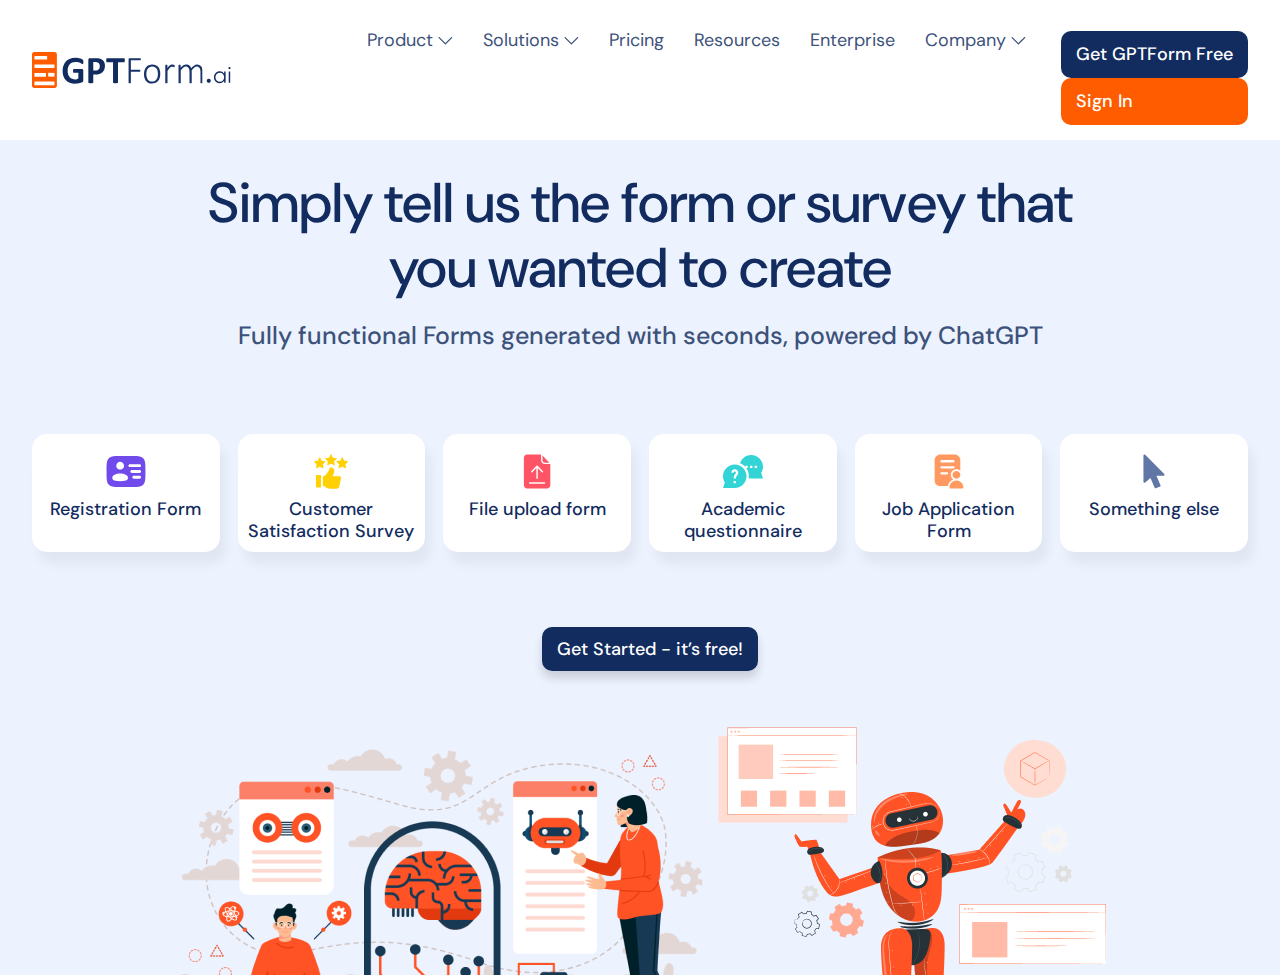
==== index.html @ 97be035c "Header Section done" ====
<!DOCTYPE html>
<html lang="en">
  <head>
    <meta charset="UTF-8" />
    <meta http-equiv="X-UA-Compatible" content="IE=edge" />
    <meta name="viewport" content="width=device-width, initial-scale=1.0" />
    <title>GPTFORM.AI</title>

    <!-- Bootstrap CSS -->
    <link rel="stylesheet" href="assets/css/bootstrap.min.css" />

    <!-- Custom CSS -->
    <link rel="stylesheet" href="assets/css/style.css" />

    <!-- Responsive CSS -->
    <link rel="stylesheet" href="assets/css/responsive.css" />
  </head>
  <body>
    <!-- Header Part HTML Start -->

    <!-- Navigation Section HTML End -->

    <section id="Header">
      <nav class="navbar navbar-expand-xl">
        <div class="container">
          <a class="logo" href="index.html"
            ><img src="assets/images/logo.svg" alt="logo"
          /></a>
          <button
            class="navbar-toggler collapsed"
            type="button"
            data-bs-toggle="collapse"
            data-bs-target="#navbarNav"
            aria-controls="navbarNav"
            aria-expanded="false"
            aria-label="Toggle navigation"
          >
            <span class="toggler-icon top-bar"></span>
            <span class="toggler-icon middle-bar"></span>
            <span class="toggler-icon bottom-bar"></span>
          </button>
          <div class="collapse navbar-collapse" id="navbarNav">
            <ul class="navbar-nav pl-md-5 ms-auto">
              <li class="nav-item">
                <a class="nav-link active" href="#"
                  >Product
                  <img
                    src="assets/images/chevron-down.svg"
                    alt="chevron-down"
                  />
                </a>
              </li>
              <li class="nav-item">
                <a class="nav-link" href="#"
                  >Solutions
                  <img
                    src="assets/images/chevron-down.svg"
                    alt="chevron-down"
                  />
                </a>
              </li>
              <li class="nav-item">
                <a class="nav-link" href="#">Pricing</a>
              </li>
              <li class="nav-item">
                <a class="nav-link" href="#">Resources</a>
              </li>
              <li class="nav-item">
                <a class="nav-link" href="#">Enterprise</a>
              </li>
              <li class="nav-item">
                <a class="nav-link" href="#"
                  >Company
                  <img
                    src="assets/images/chevron-down.svg"
                    alt="chevron-down"
                  />
                </a>
              </li>
              <div class="nav-buttons d-xxl-flex pt-3 pt-xxl-0">
                <li>
                  <a class="nav-link get-btn" href="#">Get GPTForm Free</a>
                </li>
                <li>
                  <a class="nav-link sign-in-btn" href="#">Sign in</a>
                </li>
              </div>
            </ul>
          </div>
        </div>
      </nav>
    </section>

    <!-- Navigation Section HTML Start -->

    <!-- Hero Section HTML Start -->

    <section id="Hero">
      <div class="hero-wrapper">
        <div class="container">
          <div class="hero-content">
            <h2>Simply tell us the form or survey that you wanted to create</h2>
            <p>
              Fully functional Forms generated with seconds, powered by ChatGPT
            </p>
          </div>
          <div class="services-container">
            <div class="service-card">
              <img
                src="assets/images/registration-form-icon.svg"
                alt="registration-form-icon"
              />
              <h5>Registration Form</h5>
            </div>
            <div class="service-card">
              <img
                src="assets/images/customer-satisfaction-icon.svg"
                alt="customer-satisfaction-icon"
              />
              <h5>Customer Satisfaction Survey</h5>
            </div>
            <div class="service-card">
              <img
                src="assets/images/file-upload-icon.svg"
                alt="file-upload-icon"
              />
              <h5>File upload form</h5>
            </div>
            <div class="service-card">
              <img
                src="assets/images/academic-questionnaire-icon.svg"
                alt="academic-questionnaire-icon"
              />
              <h5>Academic questionnaire</h5>
            </div>
            <div class="service-card">
              <img
                src="assets/images/application-form-icon.svg"
                alt="application-form-icon"
              />
              <h5>Job Application Form</h5>
            </div>
            <div class="service-card">
              <img
                src="assets/images/something-else-icon.svg"
                alt="something-else-icon"
              />
              <h5>Something else</h5>
            </div>
          </div>
          <div class="get-started-btn text-center pt-4">
            <a href="#">Get Started - it’s free!</a>
          </div>
          <div
            class="hero-img d-flex justify-content-center align-items-end pt-5 mt-3"
          >
            <img src="assets/images/hero-img.png" alt="hero-img" />
          </div>
        </div>
      </div>
    </section>

    <!-- Hero Section HTML End -->

    <!-- Header Part HTML End -->

    <!-- Bootstrap JavaScript -->
    <script src="assets/js/bootstrap.bundle.min.js"></script>

    <!-- Custom JavaScript -->
    <script src="assets/js/script.js"></script>
  </body>
</html>
---- assets/css/style.css ----
/* Base Styles CSS Start */

/* Font */
@import url("https://fonts.googleapis.com/css2?family=DM+Sans:wght@400;500;700&display=swap");

* {
  padding: 0;
  margin: 0;
  box-sizing: border-box;
}

body {
  font-family: "DM Sans", sans-serif;
  scroll-behavior: smooth;
}

ol,
ul {
  padding: 0;
  margin: 0;
}

li {
  list-style: none;
}

a {
  text-decoration: none;
  cursor: pointer;
}

img {
  max-width: 100%;
}

@media (min-width: 1200px) {
  .container {
    max-width: 1240px;
  }
}

@media (min-width: 1400px) {
  .container {
    max-width: 1320px;
  }
}

/* Base Styles CSS End */

/* Header Part CSS Start */

/* Navigation Section CSS Start */

nav.navbar {
  position: fixed;
  top: 0;
  width: 100%;
  background: #ffffff;
  padding: 15px 0;
  z-index: 999;
}

.logo img {
  max-width: 200px;
  width: 100%;
}

.nav-link {
  font-size: 18px;
  text-transform: capitalize;
  color: #3d527b;
  padding: 12px 15px !important;
}

.nav-link.active {
  color: #3d527b !important;
}

.get-btn,
.get-btn:hover {
  display: block;
  font-size: 18px;
  font-weight: 500;
  color: #ffffff;
  background: #122c60;
  margin-left: 20px;
  padding: 10px 15px !important;
  border-radius: 10px;
}

.sign-in-btn,
.sign-in-btn:hover {
  display: block;
  font-size: 18px;
  font-weight: 500;
  color: #ffffff;
  background: #ff5c00;
  margin-left: 20px;
  padding: 10px 15px !important;
  border-radius: 10px;
}

.navbar-toggler {
  border: 0 !important;
  margin-top: -15px;
}

.navbar-toggler:focus,
.navbar-toggler:active,
.navbar-toggler-icon:focus {
  outline: none !important;
  box-shadow: none !important;
  border: 0 !important;
}

.toggler-icon {
  width: 25px;
  height: 2px;
  background-color: #e74c3c;
  display: block;
  transition: all 0.2s;
}

.middle-bar {
  margin: 5px auto;
}

.navbar-toggler .top-bar {
  transform: rotate(45deg);
  transform-origin: 10% 10%;
}

.navbar-toggler .middle-bar {
  opacity: 0;
  filter: alpha(opacity=0);
}

.navbar-toggler .bottom-bar {
  transform: rotate(-45deg);
  transform-origin: 10% 90%;
}

.navbar-toggler.collapsed .top-bar {
  transform: rotate(0);
}

.navbar-toggler.collapsed .middle-bar {
  opacity: 1;
  filter: alpha(opacity=100);
}

.navbar-toggler.collapsed .bottom-bar {
  transform: rotate(0);
}

.navbar-toggler.collapsed .toggler-icon {
  background-color: #151515;
}

@media (max-width: 1200px) {
  .navbar-toggler:focus {
    box-shadow: none;
  }

  .nav-link {
    padding: 5px 0 !important;
  }

  .navbar-toggler {
    padding-top: 18px;
  }

  .navbar-nav {
    padding-top: 25px;
  }

  .get-btn {
    margin-left: 0;
    text-align: center;
  }

  .sign-in-btn {
    margin-left: 0;
    text-align: center;
    margin-top: 10px;
  }
}

/* Navigation Section CSS End */

/* Hero Section CSS Start */

.hero-wrapper {
  background: #ecf2fe;
  margin-top: 70px;
  padding-top: 100px;
}

.hero-content {
  max-width: 900px;
  width: 100%;
  margin: auto;
}

.hero-content h2 {
  font-size: 56px;
  font-weight: 500;
  line-height: 65px;
  text-align: center;
  color: #122c60;
}

.hero-content p {
  font-size: 25px;
  font-weight: 500;
  line-height: 36px;
  text-align: center;
  color: #3d527b;
  padding-top: 10px;
}

.services-container {
  display: flex;
  grid-column-gap: 18px;
  grid-row-gap: 18px;
  justify-content: center;
  margin-top: 80px;
  margin-bottom: 60px;
}

.service-card {
  width: 100%;
  text-align: center;
  background: #ffffff;
  padding: 15px 10px 10px;
  box-shadow: 6px 12px 11px rgba(0, 0, 0, 0.05);
  border-radius: 15px;
}

.service-card img {
  width: 40px;
  height: 50px;
  margin: auto;
  padding-top: 5px;
  padding-bottom: 10px;
  display: flex;
}

.service-card h5 {
  font-size: 18px;
  font-weight: 500;
  text-align: center;
  color: #122c60;
  margin-bottom: 0;
}

.get-started-btn a {
  font-size: 18px;
  font-weight: 500;
  color: #ffffff;
  background: #122c60;
  margin-left: 20px;
  padding: 10px 15px !important;
  box-shadow: 0px 7px 10px rgba(0, 0, 0, 0.15);
  border-radius: 10px;
}

/* Hero Section CSS End */

/* Header Part CSS End */
---- assets/css/responsive.css ----
/* Min Width 1400px and Max Width 1599px */

@media (min-width: 1400px) and (max-width: 1599px) {
}

/* Min Width 1200px and Max Width 1399px */

@media (min-width: 1200px) and (max-width: 1399px) {
}

/* Min Width 991px and Max Width 1199px */

@media (min-width: 991px) and (max-width: 1199px) {
  .hero-content h2 {
    font-size: 45px;
    line-height: 60px;
  }

  .hero-content p {
    font-size: 20px;
    line-height: 30px;
  }
}

/* Min Width 768px and Max Width 991px */

@media (min-width: 768px) and (max-width: 991px) {
  .hero-content h2 {
    font-size: 36px;
    line-height: 45px;
  }

  .hero-content p {
    font-size: 20px;
    line-height: 30px;
  }

  .services-container {
    grid-column-gap: 18px;
    grid-row-gap: 18px;
    grid-template-rows: auto auto;
    grid-template-columns: 1fr 1fr 1fr;
    grid-auto-columns: 1fr;
    align-content: space-around;
    margin-top: 45px;
    padding-left: 2rem;
    padding-right: 2rem;
    display: grid;
  }
}

/* Min Width 300px and Max Width 767px */

@media (min-width: 300px) and (max-width: 767px) {
  .logo img {
    max-width: 150px;
    width: 100%;
  }

  .hero-wrapper {
    margin-top: 60px;
  }

  .hero-content h2 {
    font-size: 30px;
    line-height: 36px;
  }

  .hero-content p {
    font-size: 18px;
    line-height: 25px;
  }

  .services-container {
    display: grid;
    grid-column-gap: 16px;
    grid-row-gap: 16px;
    grid-template-rows: auto auto auto;
    grid-template-columns: 1fr 1fr;
    grid-auto-columns: 1fr;
    align-content: space-around;
    margin-top: 45px;
  }

  .service-card h5 {
    font-size: 15px;
  }
}
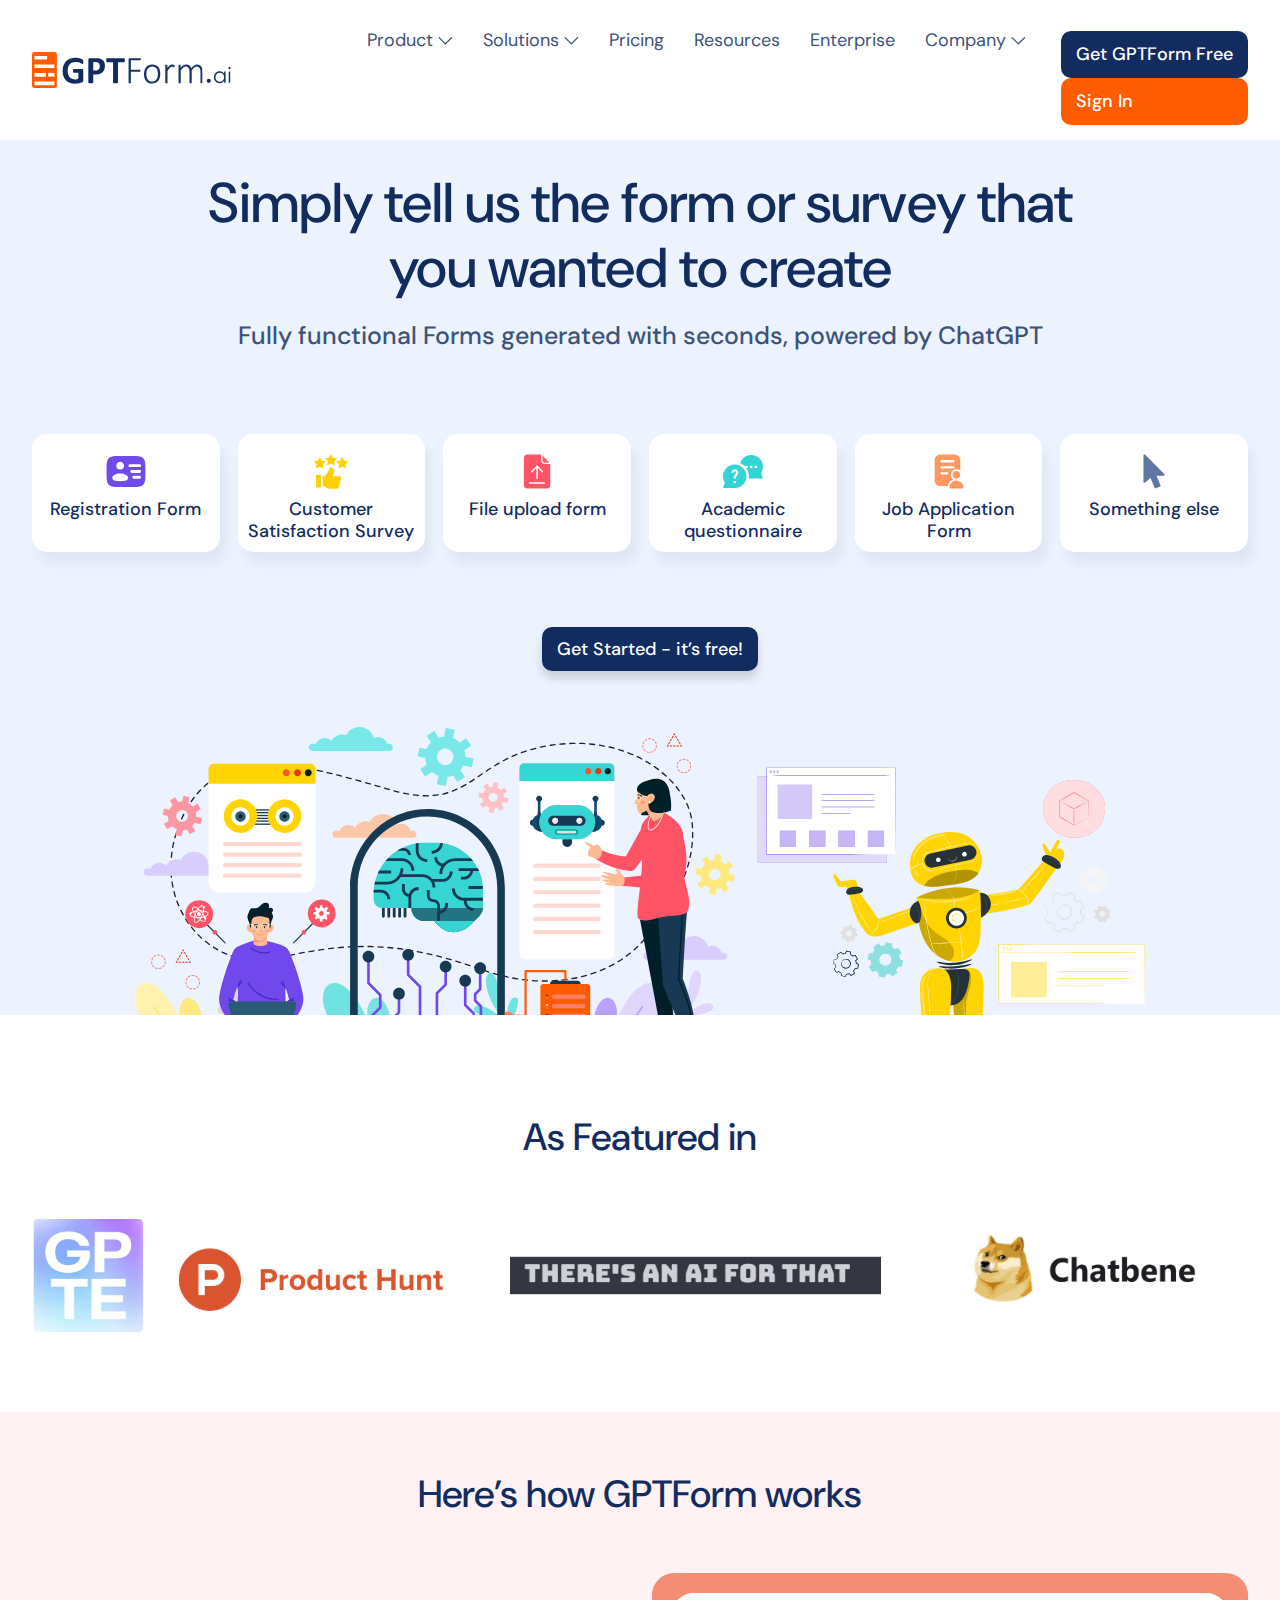
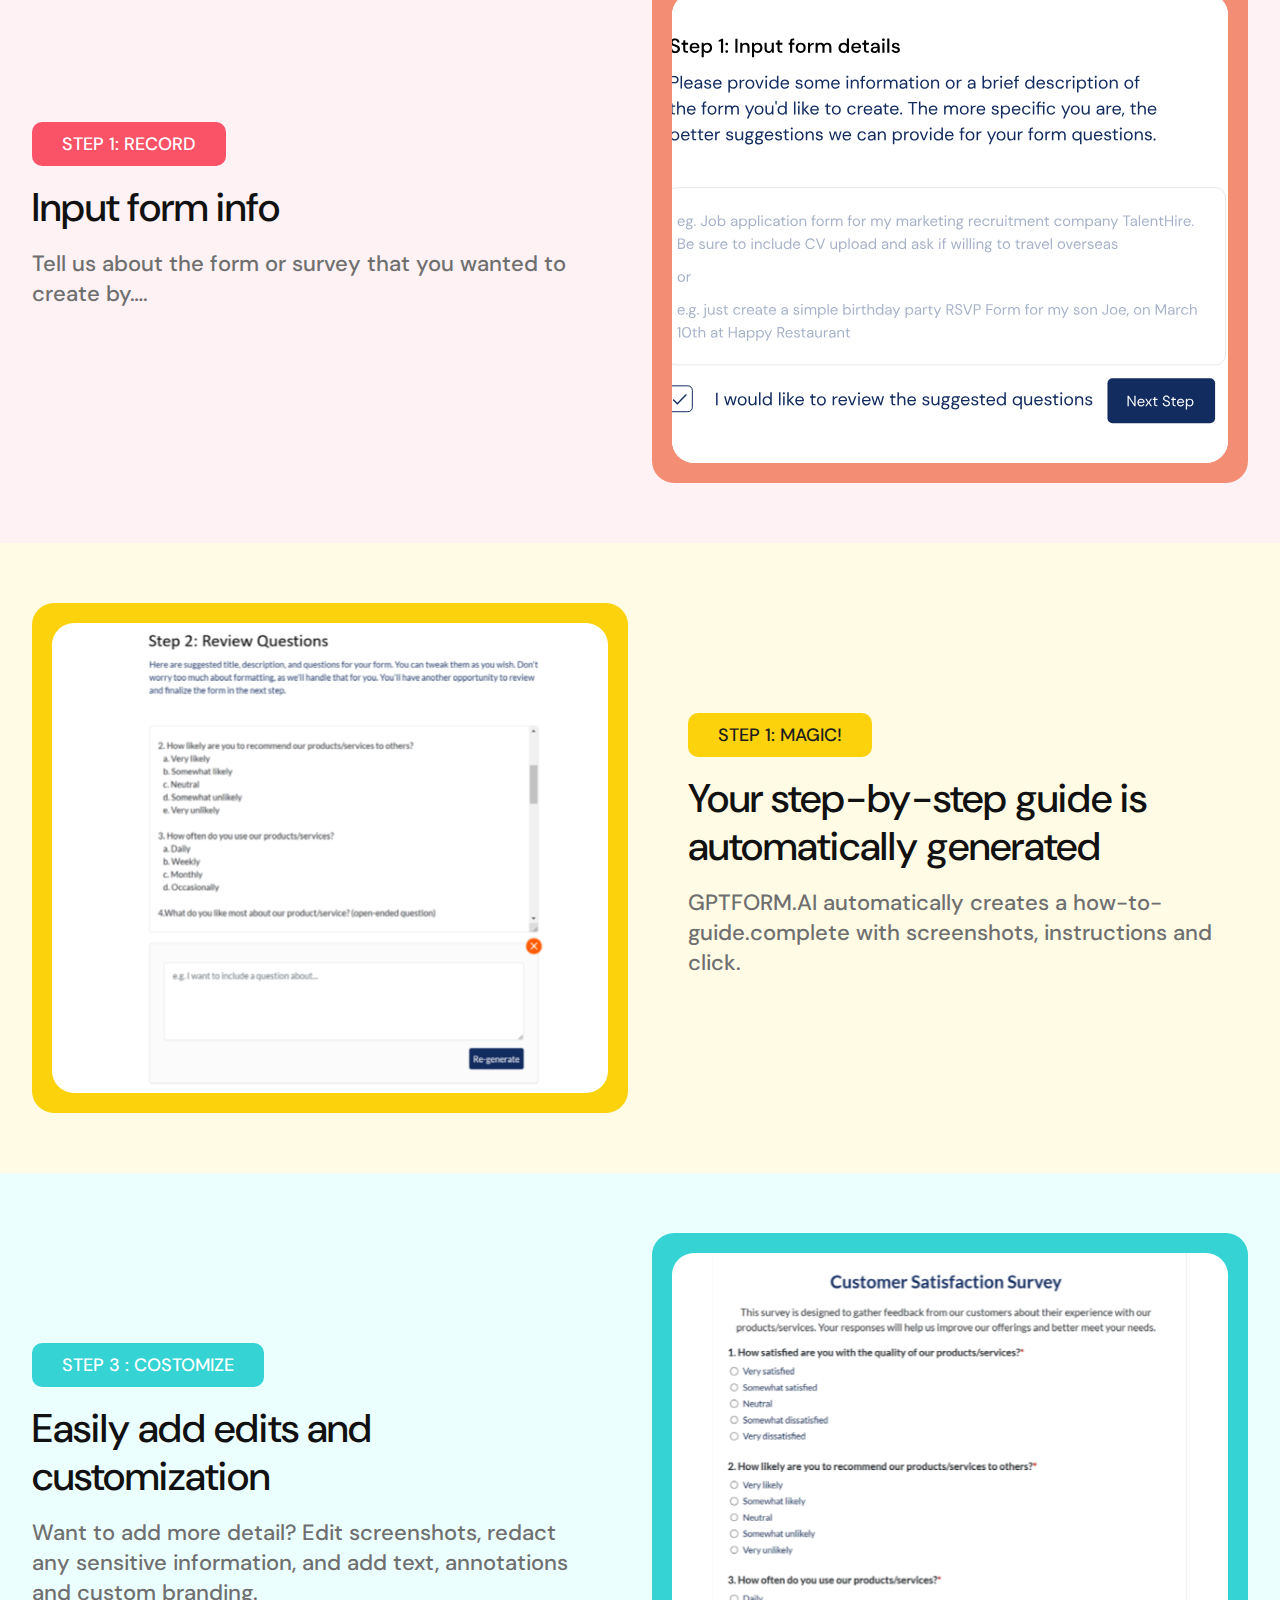
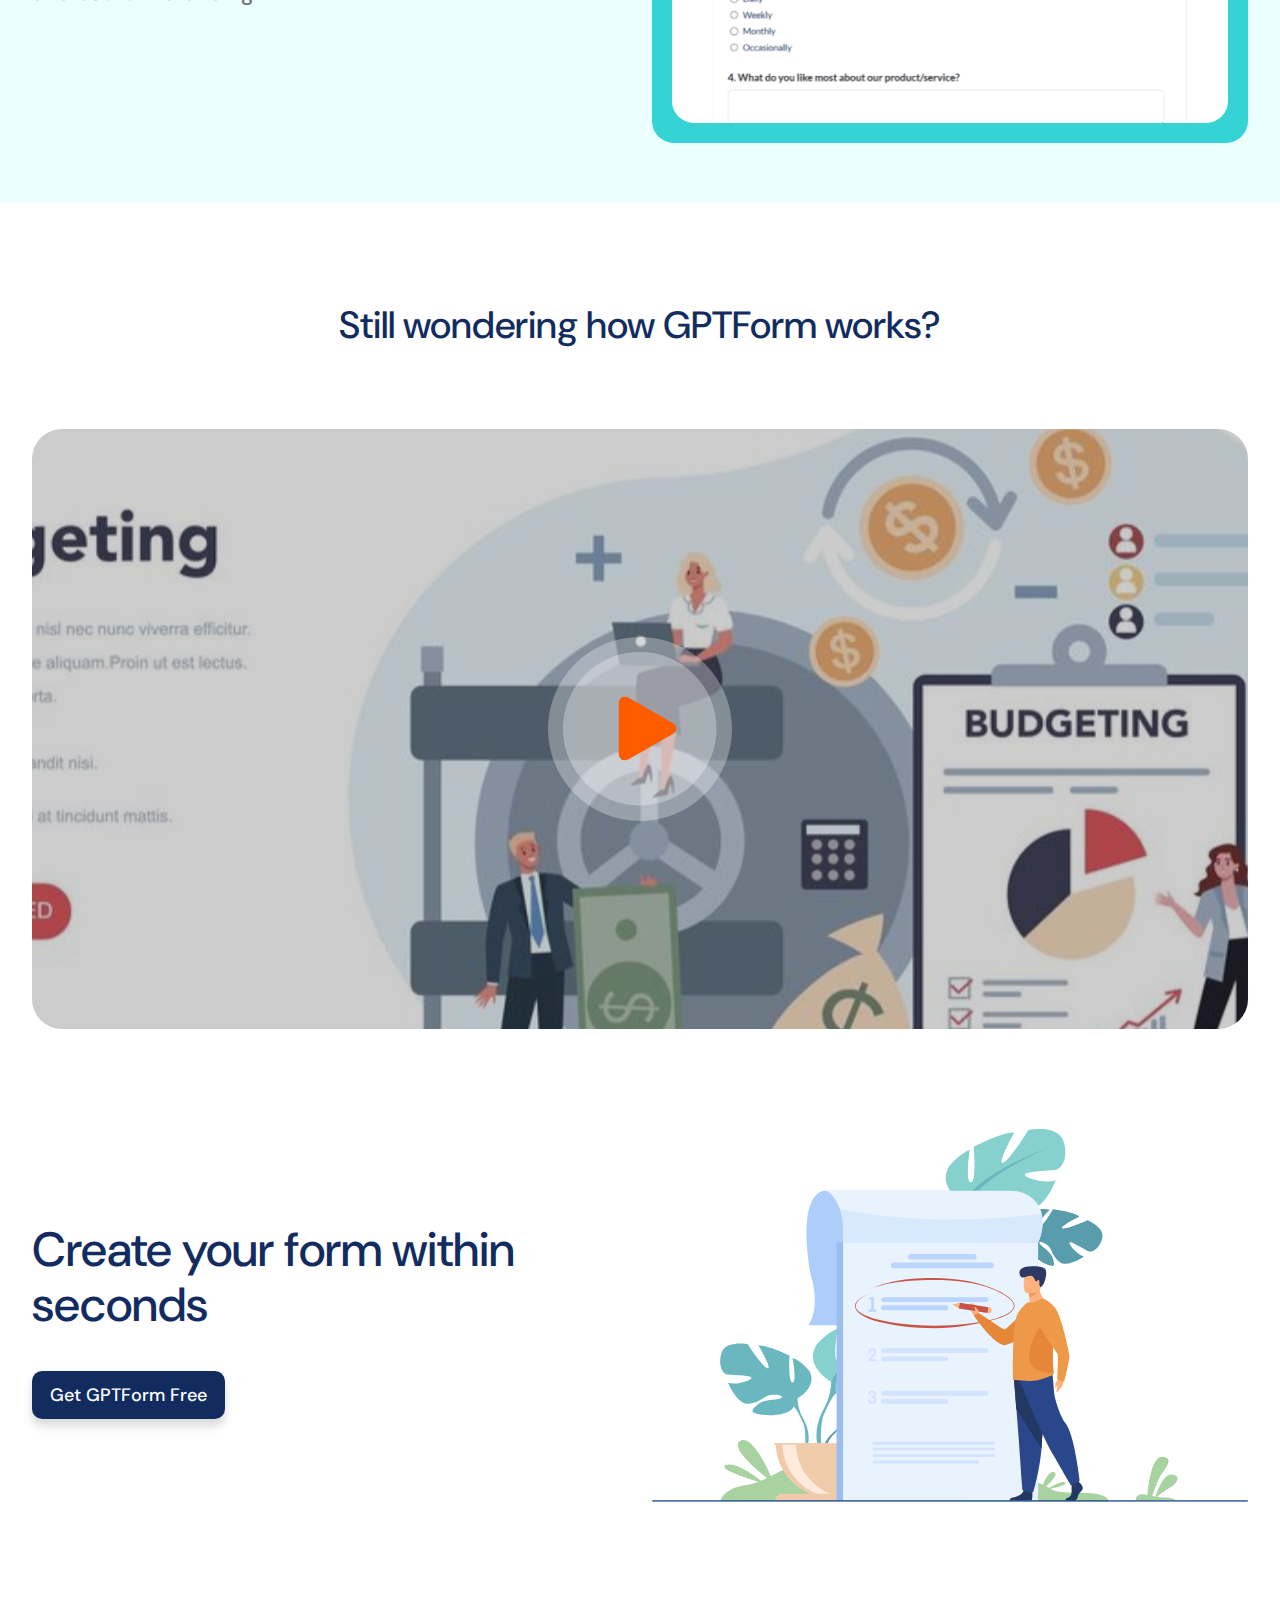
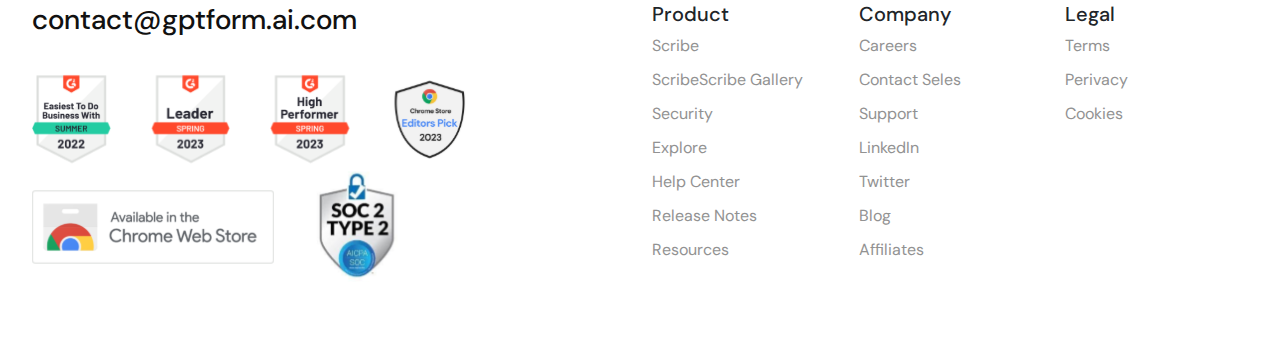
==== commit 90dc4a53: "Completed" ====
--- a/index.html
+++ b/index.html
@@ -154,7 +154,7 @@
           <div
             class="hero-img d-flex justify-content-center align-items-end pt-5 mt-3"
           >
-            <img src="assets/images/hero-img.png" alt="hero-img" />
+            <img src="assets/images/hero-img.svg" alt="hero-img" />
           </div>
         </div>
       </div>
@@ -163,6 +163,255 @@
     <!-- Hero Section HTML End -->
 
     <!-- Header Part HTML End -->
+
+    <!-- Main Part HTML Start -->
+
+    <!-- Featured Section HTML Start -->
+
+    <section id="Featured">
+      <div class="featured-wrapper section-spacing">
+        <div class="container">
+          <div class="section-title">
+            <h2>As Featured in</h2>
+          </div>
+          <div class="featured-container">
+            <div class="featured-card">
+              <img src="assets/images/featured-img1.svg" alt="featured-img1" />
+            </div>
+            <div class="featured-card">
+              <img src="assets/images/featured-img2.svg" alt="featured-img2" />
+            </div>
+            <div class="featured-card">
+              <img src="assets/images/featured-img3.svg" alt="featured-img3" />
+            </div>
+            <div class="featured-card">
+              <img src="assets/images/featured-img4.svg" alt="featured-img4" />
+            </div>
+          </div>
+        </div>
+      </div>
+    </section>
+
+    <!-- Featured Section HTML End -->
+
+    <!-- Record Section HTML Start -->
+
+    <section id="Record">
+      <div class="record-wrapper">
+        <div class="container">
+          <div class="section-title">
+            <h2>Here’s how GPTForm works</h2>
+          </div>
+          <div class="row align-items-center pt-5">
+            <div class="col-md-6 pe-lg-5">
+              <div class="record-content">
+                <div class="record-tag">
+                  <span>STEP 1: RECORD </span>
+                </div>
+                <h2>Input form info</h2>
+                <p>
+                  Tell us about the form or survey that you wanted to create
+                  by….
+                </p>
+              </div>
+            </div>
+            <div class="col-md-6 pt-5 pt-md-0">
+              <div class="record-img">
+                <img src="assets/images/record-img.svg" alt="record-img" />
+              </div>
+            </div>
+          </div>
+        </div>
+      </div>
+    </section>
+
+    <!-- Record Section HTML End -->
+
+    <!-- Magic Section HTML Start -->
+
+    <section id="Magic">
+      <div class="magic-wrapper">
+        <div class="container">
+          <div class="row align-items-center">
+            <div class="col-md-6">
+              <div class="magic-img">
+                <img src="assets/images/magic-img.svg" alt="magic-img" />
+              </div>
+            </div>
+            <div class="col-md-6 ps-lg-5 pt-5 pt-md-0">
+              <div class="magic-content">
+                <div class="magic-tag">
+                  <span>STEP 1: MAGIC!</span>
+                </div>
+                <h2>Your step-by-step guide is automatically generated</h2>
+                <p>
+                  GPTFORM.AI automatically creates a how-to-guide.complete with
+                  screenshots, instructions and click.
+                </p>
+              </div>
+            </div>
+          </div>
+        </div>
+      </div>
+    </section>
+
+    <!-- Magic Section HTML End -->
+
+    <!-- Customize Section HTML Start -->
+
+    <section id="Customize">
+      <div class="customize-wrapper">
+        <div class="container">
+          <div class="row align-items-center">
+            <div class="col-md-6 pe-lg-5">
+              <div class="customize-content">
+                <div class="customize-tag">
+                  <span>STEP 3 : COSTOMIZE </span>
+                </div>
+                <h2>Easily add edits and customization</h2>
+                <p>
+                  Want to add more detail? Edit screenshots, redact any
+                  sensitive information, and add text, annotations and custom
+                  branding.
+                </p>
+              </div>
+            </div>
+            <div class="col-md-6 pt-5 pt-md-0">
+              <div class="customize-img">
+                <img
+                  src="assets/images/customize-img.svg"
+                  alt="customize-img"
+                />
+              </div>
+            </div>
+          </div>
+        </div>
+      </div>
+    </section>
+
+    <!-- Customize Section HTML End -->
+
+    <!-- Works Section HTML Start -->
+
+    <section id="Works">
+      <div class="works-wrapper section-spacing">
+        <div class="container">
+          <div class="section-title">
+            <h2>Still wondering how GPTForm works?</h2>
+          </div>
+          <div class="work-thumbnail position-relative">
+            <img src="assets/images/works.svg" alt="works" />
+            <div class="play-icon">
+              <a href="#"
+                ><img src="assets/images/play-icon.svg" alt="play-icon"
+              /></a>
+            </div>
+          </div>
+        </div>
+      </div>
+    </section>
+
+    <!-- Works Section HTML End -->
+
+    <!-- Form Section HTML Start -->
+
+    <section id="Form">
+      <div class="form-wrapper section-spacing">
+        <div class="container">
+          <div class="row align-items-center">
+            <div class="col-md-6">
+              <div class="form-content">
+                <h2>Create your form within seconds</h2>
+                <div class="form-btn">
+                  <a href="#">Get GPTForm Free</a>
+                </div>
+              </div>
+            </div>
+            <div class="col-md-6 pt-5 pt-md-0">
+              <div class="form-img">
+                <img src="assets/images/form-img.svg" alt="form-img" />
+              </div>
+            </div>
+          </div>
+        </div>
+      </div>
+    </section>
+
+    <!-- Form Section HTML End -->
+
+    <!-- Main Part HTML End -->
+
+    <!-- Footer Part HTML Start -->
+
+    <footer id="Footer">
+      <div class="footer-wrapper section-spacing">
+        <div class="container">
+          <div class="row">
+            <div class="col-md-8 col-lg-6">
+              <div class="footer-info">
+                <h4>contact@gptform.ai.com</h4>
+                <div class="footer-images d-flex align-items-center">
+                  <img src="assets/images/footer-img1.svg" alt="footer-img1" />
+                  <img src="assets/images/footer-img2.svg" alt="footer-img2" />
+                  <img src="assets/images/footer-img3.svg" alt="footer-img3" />
+                  <img src="assets/images/footer-img4.svg" alt="footer-img4" />
+                </div>
+                <div class="footer-images2 d-flex align-items-center">
+                  <img src="assets/images/footer-img5.svg" alt="footer-img5" />
+                  <img src="assets/images/footer-img6.svg" alt="footer-img6" />
+                </div>
+              </div>
+            </div>
+            <div class="col-md-4 col-lg-2 pt-4 pt-md-0">
+              <div class="footer-menu">
+                <h5>Product</h5>
+                <div class="footer-nav">
+                  <ul>
+                    <li><a href="#">Scribe</a></li>
+                    <li><a href="#">ScribeScribe Gallery</a></li>
+                    <li><a href="#">Security</a></li>
+                    <li><a href="#">Explore</a></li>
+                    <li><a href="#">Help Center</a></li>
+                    <li><a href="#">Release Notes</a></li>
+                    <li><a href="#">Resources</a></li>
+                  </ul>
+                </div>
+              </div>
+            </div>
+            <div class="col-md-8 col-lg-2 pt-4 pt-lg-0">
+              <div class="footer-menu">
+                <h5>Company</h5>
+                <div class="footer-nav">
+                  <ul>
+                    <li><a href="#">Careers</a></li>
+                    <li><a href="#">Contact Seles</a></li>
+                    <li><a href="#">Support</a></li>
+                    <li><a href="#">LinkedIn</a></li>
+                    <li><a href="#">Twitter</a></li>
+                    <li><a href="#">Blog</a></li>
+                    <li><a href="#">Affiliates</a></li>
+                  </ul>
+                </div>
+              </div>
+            </div>
+            <div class="col-md-4 col-lg-2 pt-4 pt-lg-0">
+              <div class="footer-menu">
+                <h5>Legal</h5>
+                <div class="footer-nav">
+                  <ul>
+                    <li><a href="#">Terms</a></li>
+                    <li><a href="#">Perivacy</a></li>
+                    <li><a href="#">Cookies</a></li>
+                  </ul>
+                </div>
+              </div>
+            </div>
+          </div>
+        </div>
+      </div>
+    </footer>
+
+    <!-- Footer Part HTML End -->
 
     <!-- Bootstrap JavaScript -->
     <script src="assets/js/bootstrap.bundle.min.js"></script>
--- a/assets/css/style.css
+++ b/assets/css/style.css
@@ -31,6 +31,17 @@
 
 img {
   max-width: 100%;
+}
+
+.section-spacing {
+  padding-top: 100px;
+}
+
+.section-title h2 {
+  font-size: 38px;
+  font-weight: 500;
+  text-align: center;
+  color: #122c60;
 }
 
 @media (min-width: 1200px) {
@@ -268,3 +279,267 @@
 /* Hero Section CSS End */
 
 /* Header Part CSS End */
+
+/* Main Part CSS Start */
+
+/* Featured Section CSS Start */
+
+.featured-container {
+  display: flex;
+  justify-content: space-between;
+  align-items: center;
+  padding: 50px 0 80px;
+}
+
+.featured-card img {
+  max-width: 90%;
+  margin: auto;
+}
+
+/* Featured Section CSS End */
+
+/* Record Section CSS Start */
+
+.record-wrapper {
+  padding: 60px 0;
+  background: #fef2f4;
+}
+
+.record-img {
+  background: #f38e74;
+  padding: 20px;
+  border-radius: 22px;
+}
+
+.record-img img {
+  width: 100%;
+  min-height: 470px;
+  max-height: 470px;
+  height: 100%;
+  object-fit: cover;
+  background: #ffffff;
+  border-radius: 22px;
+}
+
+.record-tag span {
+  font-size: 18px;
+  font-weight: 500;
+  color: #ffffff;
+  background: #fa5267;
+  padding: 10px 30px;
+  border-radius: 10px;
+}
+
+.record-content h2 {
+  font-size: 40px;
+  font-weight: 500;
+  color: #111111;
+  padding: 25px 0 10px;
+}
+
+.record-content p {
+  font-size: 22px;
+  font-weight: 500;
+  line-height: 30px;
+  color: #6f6f6f;
+}
+
+/* Record Section CSS End */
+
+/* Magic Section CSS Start */
+
+.magic-wrapper {
+  background: #fffbe5;
+  padding: 60px 0;
+}
+
+.magic-img {
+  background: #fbd20c;
+  padding: 20px;
+  border-radius: 22px;
+}
+
+.magic-img img {
+  width: 100%;
+  min-height: 470px;
+  max-height: 470px;
+  height: 100%;
+  object-fit: cover;
+  background: #ffffff;
+  border-radius: 22px;
+}
+
+.magic-tag span {
+  font-size: 18px;
+  font-weight: 500;
+  color: #1d1d1d;
+  background: #fbd20c;
+  padding: 10px 30px;
+  border-radius: 10px;
+}
+
+.magic-content h2 {
+  font-size: 40px;
+  font-weight: 500;
+  color: #111111;
+  padding: 25px 0 10px;
+}
+
+.magic-content p {
+  font-size: 22px;
+  font-weight: 500;
+  line-height: 30px;
+  color: #6f6f6f;
+}
+
+/* Magic Section CSS End */
+
+/* Customize Section CSS Start */
+
+.customize-wrapper {
+  background: #ecffff;
+  padding: 60px 0;
+}
+
+.customize-img {
+  background: #35d3d3;
+  padding: 20px;
+  border-radius: 22px;
+}
+
+.customize-img img {
+  width: 100%;
+  min-height: 470px;
+  max-height: 470px;
+  height: 100%;
+  object-fit: cover;
+  background: #ffffff;
+  border-radius: 22px;
+}
+
+.customize-tag span {
+  font-size: 18px;
+  font-weight: 500;
+  color: #ffffff;
+  background: #35d3d3;
+  padding: 10px 30px;
+  border-radius: 10px;
+}
+
+.customize-content h2 {
+  font-size: 40px;
+  font-weight: 500;
+  color: #111111;
+  padding: 25px 0 10px;
+}
+
+.customize-content p {
+  font-size: 22px;
+  font-weight: 500;
+  line-height: 30px;
+  color: #6f6f6f;
+}
+
+/* Customize Section CSS End */
+
+/* Works Section CSS Start */
+
+.work-thumbnail {
+  margin-top: 80px;
+}
+
+.work-thumbnail::after {
+  position: absolute;
+  content: "";
+  top: 0;
+  left: 0;
+  width: 100%;
+  height: 100%;
+  background: rgba(0, 0, 0, 0.2);
+  border-radius: 30px;
+}
+
+.work-thumbnail > img {
+  width: 100%;
+  min-height: 600px;
+  max-height: 600px;
+  object-fit: cover;
+  border-radius: 30px;
+}
+
+.play-icon {
+  position: absolute;
+  top: 50%;
+  left: 50%;
+  transform: translate(-50%, -50%);
+  z-index: 1;
+}
+
+/* Works Section CSS End */
+
+/* Form Section CSS Start */
+
+.form-content h2 {
+  font-weight: 500;
+  font-size: 48px;
+  line-height: 55px;
+  color: #122c60;
+  margin-bottom: 50px;
+}
+
+.form-btn a {
+  font-size: 18px;
+  font-weight: 500;
+  color: #ffffff;
+  background: #122c60;
+  padding: 12px 18px !important;
+  box-shadow: 0px 7px 10px rgba(0, 0, 0, 0.15);
+  border-radius: 10px;
+}
+
+/* Form Section CSS End */
+
+/* Main Part CSS End */
+
+/* Footer Section CSS Start */
+
+.footer-wrapper {
+  padding-bottom: 60px;
+}
+
+.footer-info h4 {
+  font-weight: 500;
+  font-size: 28px;
+  line-height: 36px;
+  color: #111111;
+  margin-bottom: 30px;
+}
+
+.footer-images img {
+  max-width: 20%;
+  width: 100%;
+  padding-right: 40px;
+}
+
+.footer-images2 img {
+  padding-right: 40px;
+}
+
+.footer-menu h4 {
+  font-size: 20px;
+  font-weight: 500;
+  text-align: center;
+  color: #111111;
+  padding-bottom: 10px;
+}
+
+.footer-nav li {
+  padding-bottom: 10px;
+}
+
+.footer-nav li a {
+  font-size: 16px;
+  color: #929292;
+}
+
+/* Footer Section CSS End */
--- a/assets/css/responsive.css
+++ b/assets/css/responsive.css
@@ -11,7 +11,8 @@
 /* Min Width 991px and Max Width 1199px */
 
 @media (min-width: 991px) and (max-width: 1199px) {
-  .hero-content h2 {
+  .hero-content h2,
+  .section-title h2 {
     font-size: 45px;
     line-height: 60px;
   }
@@ -25,7 +26,8 @@
 /* Min Width 768px and Max Width 991px */
 
 @media (min-width: 768px) and (max-width: 991px) {
-  .hero-content h2 {
+  .hero-content h2,
+  .section-title h2 {
     font-size: 36px;
     line-height: 45px;
   }
@@ -47,6 +49,44 @@
     padding-right: 2rem;
     display: grid;
   }
+
+  .record-content h2,
+  .magic-content h2,
+  .customize-content h2 {
+    font-size: 30px;
+  }
+
+  .record-content p,
+  .magic-content p,
+  .customize-content p {
+    font-size: 18px;
+  }
+
+  .record-img img,
+  .magic-img img,
+  .customize-img img {
+    width: 100%;
+    min-height: 250px;
+    max-height: 250px;
+    height: 100%;
+    object-fit: initial;
+  }
+
+  .work-thumbnail > img {
+    width: 100%;
+    min-height: 400px;
+    max-height: 400px;
+    object-fit: cover;
+  }
+
+  .form-content h2 {
+    font-size: 36px;
+    line-height: 45px;
+  }
+
+  .footer-images img {
+    max-width: 25%;
+  }
 }
 
 /* Min Width 300px and Max Width 767px */
@@ -61,7 +101,8 @@
     margin-top: 60px;
   }
 
-  .hero-content h2 {
+  .hero-content h2,
+  .section-title h2 {
     font-size: 30px;
     line-height: 36px;
   }
@@ -85,4 +126,62 @@
   .service-card h5 {
     font-size: 15px;
   }
+
+  .featured-container {
+    display: grid;
+    grid-template-columns: repeat(2, 1fr);
+    padding: 30px 0 80px;
+  }
+
+  .featured-card {
+    padding-top: 20px;
+  }
+
+  .record-content h2,
+  .magic-content h2,
+  .customize-content h2 {
+    font-size: 25px;
+  }
+
+  .record-content p,
+  .magic-content p,
+  .customize-content p {
+    font-size: 16px;
+  }
+
+  .record-img img,
+  .magic-img img,
+  .customize-img img {
+    width: 100%;
+    min-height: 250px;
+    max-height: 250px;
+    height: 100%;
+    object-fit: initial;
+  }
+
+  .work-thumbnail > img {
+    width: 100%;
+    min-height: 300px;
+    max-height: 300px;
+    object-fit: cover;
+  }
+
+  .form-content h2 {
+    font-size: 30px;
+    line-height: 40px;
+  }
+
+  .footer-info h4 {
+    font-size: 24px;
+  }
+
+  .footer-images img {
+    max-width: 30%;
+    margin-right: -20px !important;
+  }
+
+  .footer-images2 img {
+    max-width: 70%;
+    margin-right: -20px !important;
+  }
 }
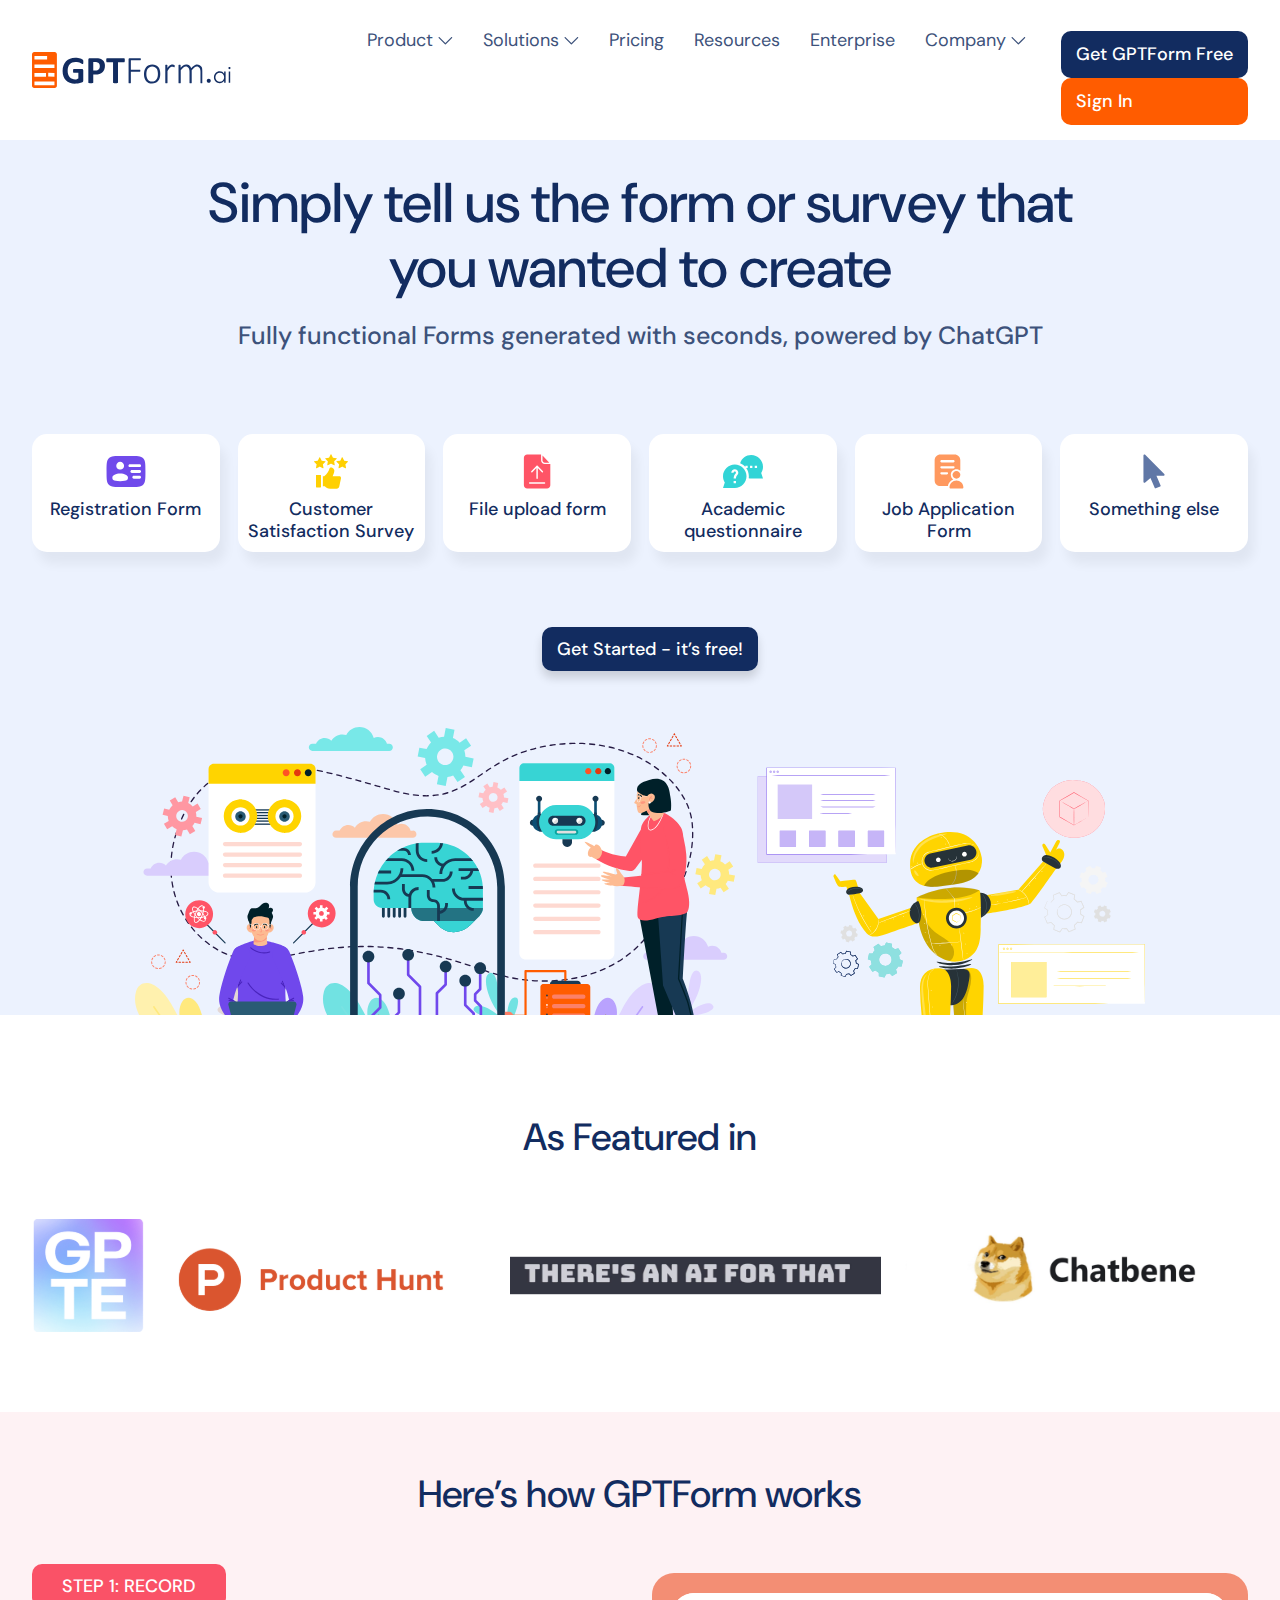
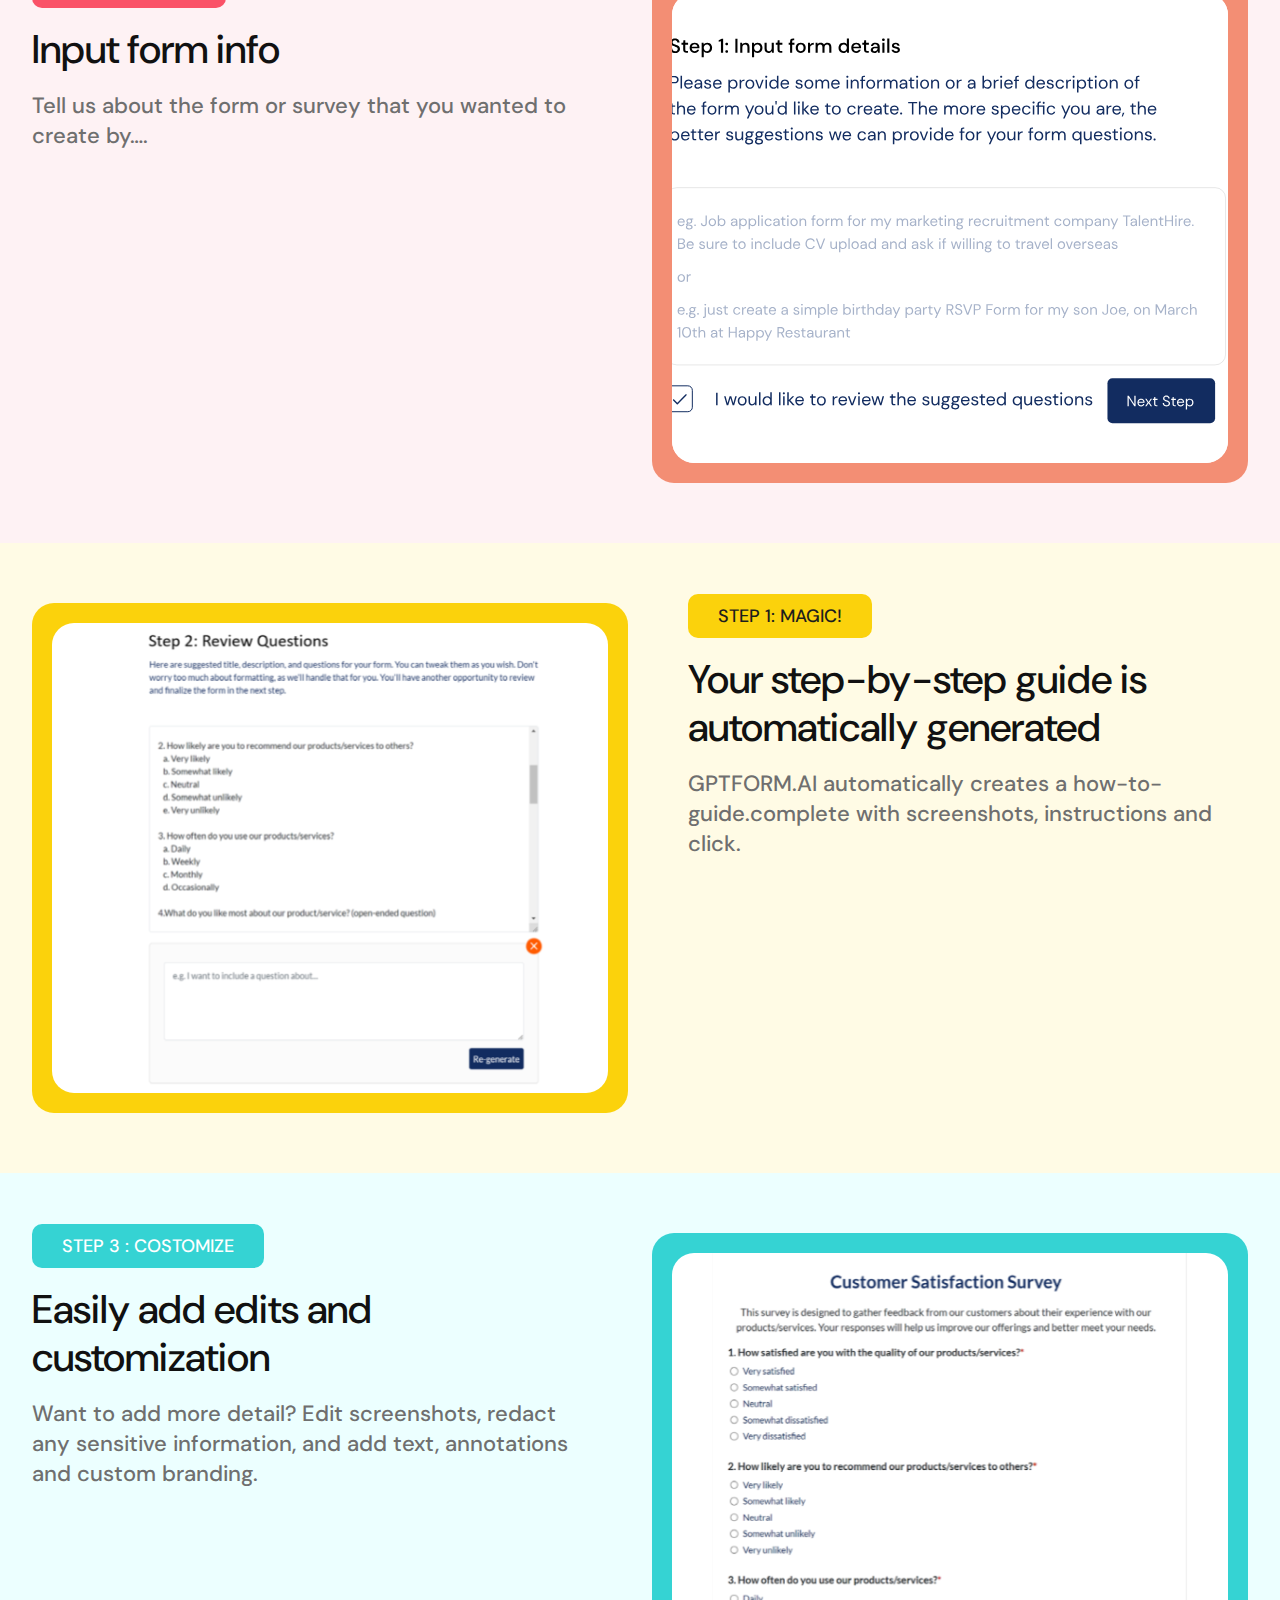
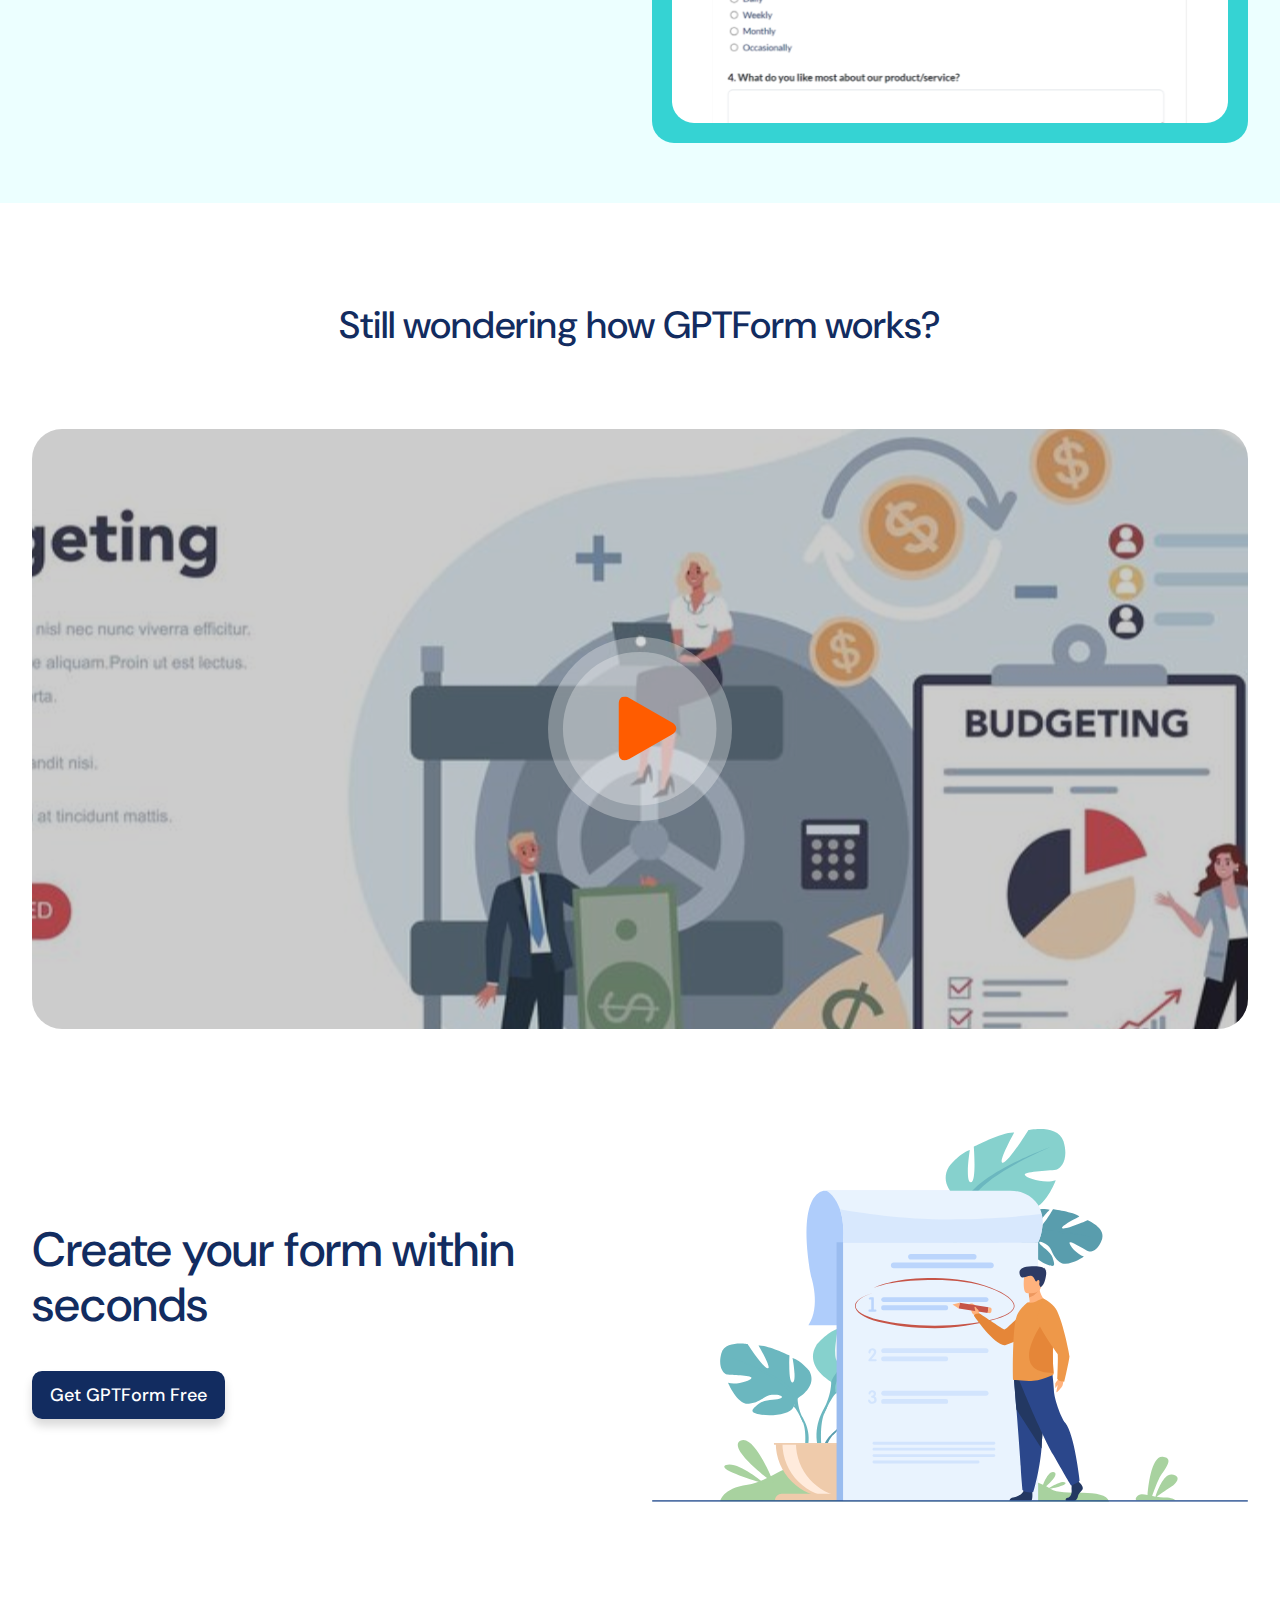
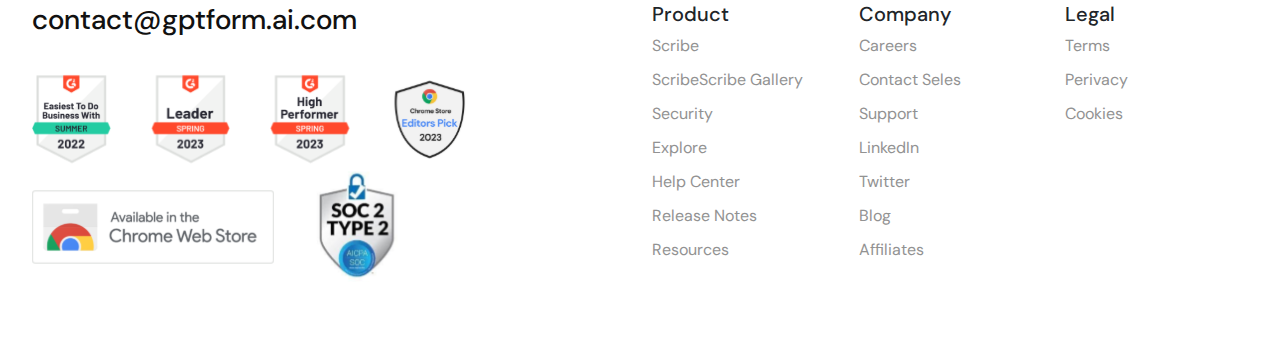
==== commit ee91d1e6: "Update index.html" ====
--- a/index.html
+++ b/index.html
@@ -202,7 +202,7 @@
           <div class="section-title">
             <h2>Here’s how GPTForm works</h2>
           </div>
-          <div class="row align-items-center pt-5">
+          <div class="row pt-5">
             <div class="col-md-6 pe-lg-5">
               <div class="record-content">
                 <div class="record-tag">
@@ -232,7 +232,7 @@
     <section id="Magic">
       <div class="magic-wrapper">
         <div class="container">
-          <div class="row align-items-center">
+          <div class="row flex-column-reverse flex-md-row">
             <div class="col-md-6">
               <div class="magic-img">
                 <img src="assets/images/magic-img.svg" alt="magic-img" />
@@ -262,7 +262,7 @@
     <section id="Customize">
       <div class="customize-wrapper">
         <div class="container">
-          <div class="row align-items-center">
+          <div class="row">
             <div class="col-md-6 pe-lg-5">
               <div class="customize-content">
                 <div class="customize-tag">
@@ -320,7 +320,7 @@
         <div class="container">
           <div class="row align-items-center">
             <div class="col-md-6">
-              <div class="form-content">
+              <div class="form-content text-center text-md-start">
                 <h2>Create your form within seconds</h2>
                 <div class="form-btn">
                   <a href="#">Get GPTForm Free</a>
